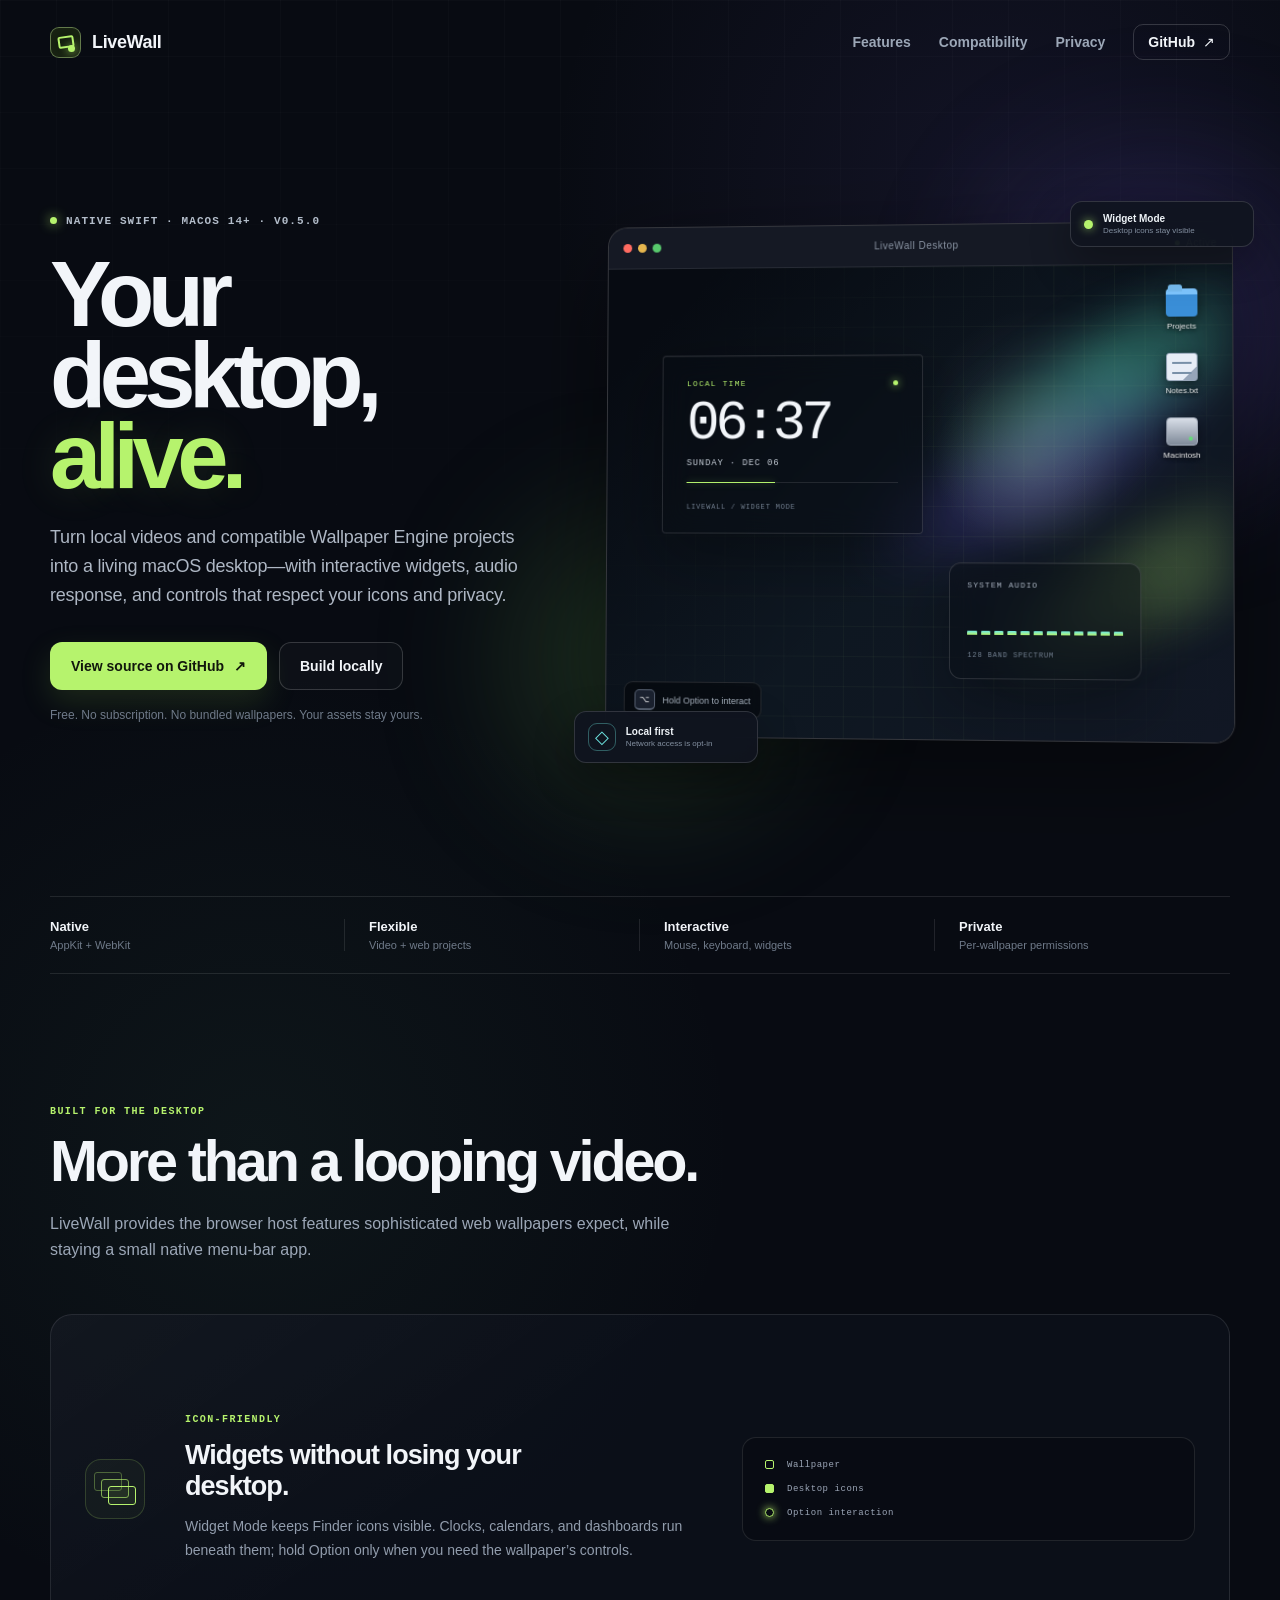
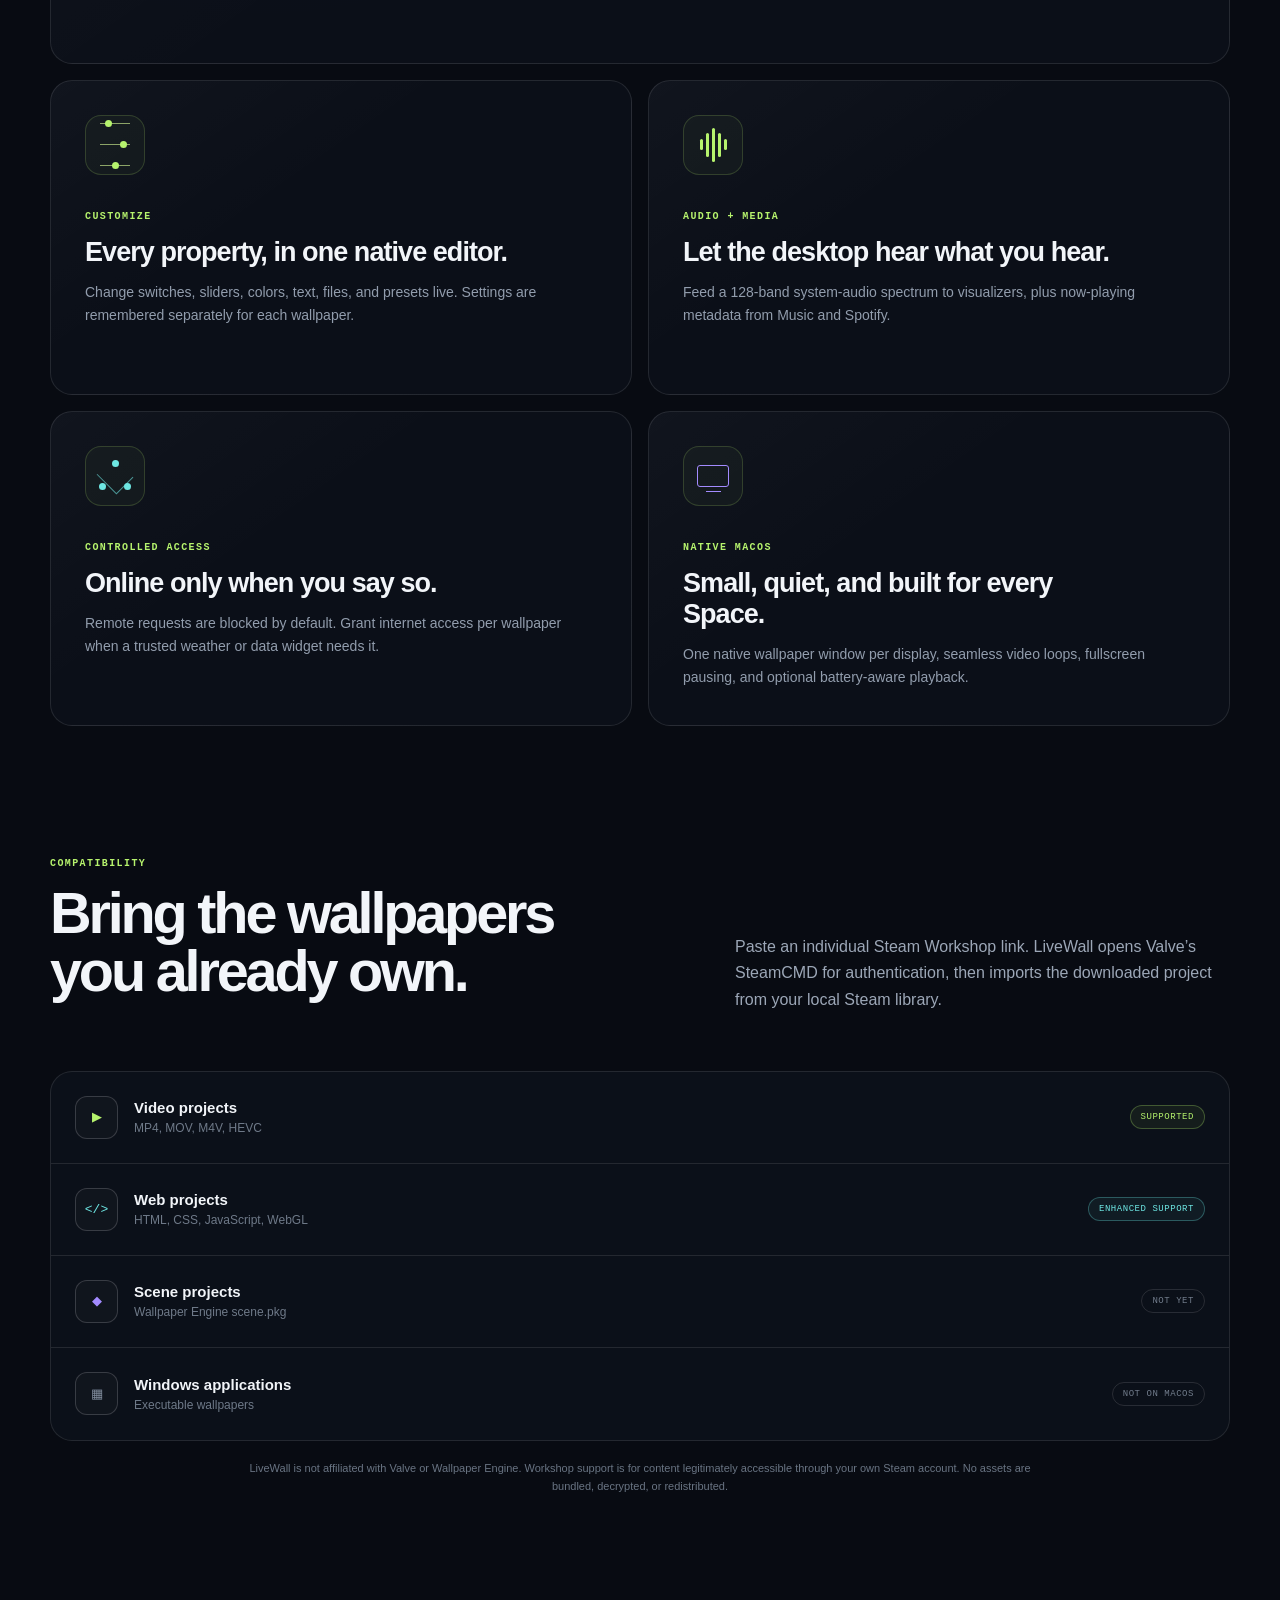
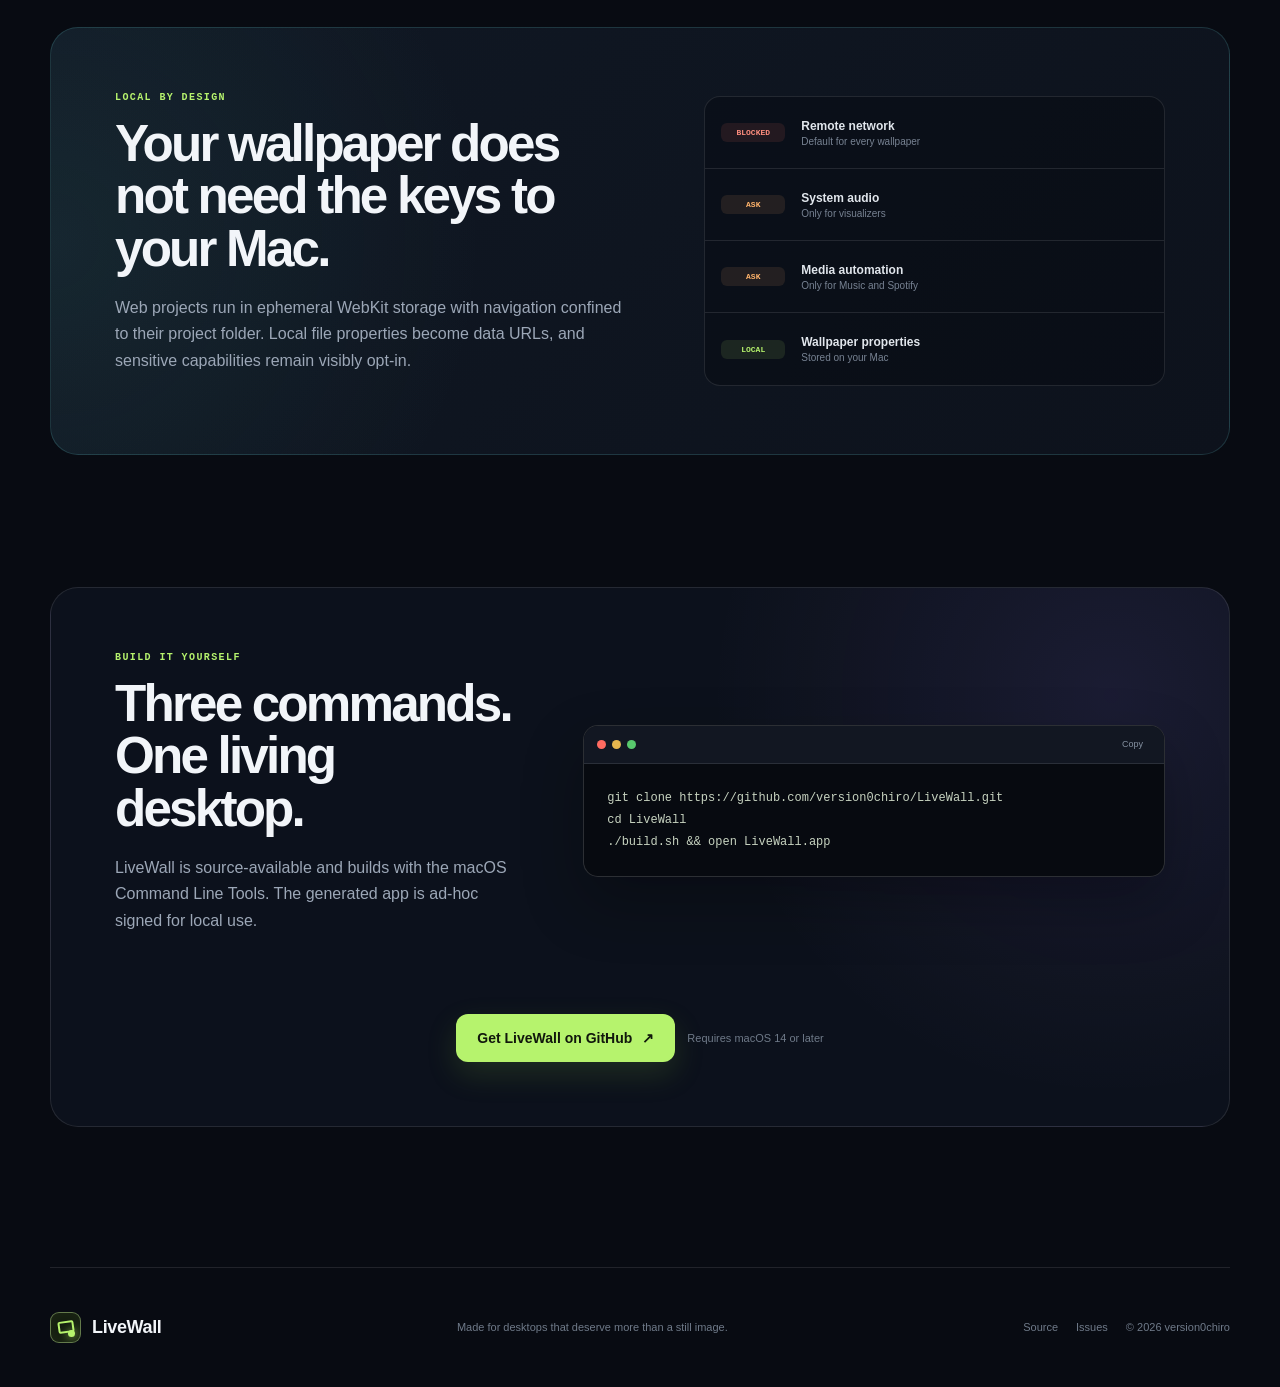
==== docs/index.html @ 6702977b "Add LiveWall marketing site" ====
<!doctype html>
<html lang="en">
  <head>
    <meta charset="utf-8">
    <meta name="viewport" content="width=device-width, initial-scale=1">
    <meta name="theme-color" content="#080b12">
    <meta
      name="description"
      content="LiveWall is a native macOS live wallpaper player for local videos and compatible Wallpaper Engine projects."
    >
    <meta property="og:title" content="LiveWall — Your desktop, alive.">
    <meta
      property="og:description"
      content="Play local videos and compatible Wallpaper Engine projects on macOS—with widgets, interaction, properties, audio visualization, and privacy controls."
    >
    <meta property="og:type" content="website">
    <meta property="og:url" content="https://version0chiro.github.io/LiveWall/">
    <meta
      property="og:image"
      content="https://version0chiro.github.io/LiveWall/social-preview.svg"
    >
    <meta name="twitter:card" content="summary_large_image">
    <title>LiveWall — Native live wallpapers for macOS</title>
    <link rel="canonical" href="https://version0chiro.github.io/LiveWall/">
    <link rel="icon" href="favicon.svg" type="image/svg+xml">
    <link rel="stylesheet" href="styles.css">
    <script src="script.js" defer></script>
  </head>
  <body>
    <a class="skip-link" href="#main">Skip to content</a>

    <header class="site-header">
      <a class="brand" href="#" aria-label="LiveWall home">
        <span class="brand-mark" aria-hidden="true">
          <span></span>
          <span></span>
        </span>
        <span>LiveWall</span>
      </a>

      <nav aria-label="Primary navigation">
        <a href="#features">Features</a>
        <a href="#compatibility">Compatibility</a>
        <a href="#privacy">Privacy</a>
        <a
          class="nav-github"
          href="https://github.com/version0chiro/LiveWall"
        >
          GitHub
          <span aria-hidden="true">↗</span>
        </a>
      </nav>
    </header>

    <main id="main">
      <section class="hero">
        <div class="hero-copy">
          <div class="eyebrow">
            <span class="status-dot" aria-hidden="true"></span>
            Native Swift · macOS 14+ · v0.5.0
          </div>
          <h1>Your desktop,<br><span>alive.</span></h1>
          <p class="hero-lede">
            Turn local videos and compatible Wallpaper Engine projects into a
            living macOS desktop—with interactive widgets, audio response, and
            controls that respect your icons and privacy.
          </p>
          <div class="hero-actions">
            <a
              class="button button-primary"
              href="https://github.com/version0chiro/LiveWall"
            >
              View source on GitHub
              <span aria-hidden="true">↗</span>
            </a>
            <a class="button button-secondary" href="#install">Build locally</a>
          </div>
          <p class="hero-note">
            Free. No subscription. No bundled wallpapers. Your assets stay
            yours.
          </p>
        </div>

        <div class="hero-visual" aria-label="LiveWall desktop demonstration">
          <div class="ambient ambient-one" aria-hidden="true"></div>
          <div class="ambient ambient-two" aria-hidden="true"></div>

          <div class="mac-frame">
            <div class="mac-toolbar" aria-hidden="true">
              <div class="traffic-lights"><i></i><i></i><i></i></div>
              <span>LiveWall Desktop</span>
              <div class="toolbar-status">
                <i></i>
                Active
              </div>
            </div>

            <div class="demo-desktop" tabindex="0">
              <div class="aurora" aria-hidden="true">
                <span></span>
                <span></span>
                <span></span>
              </div>
              <div class="grid" aria-hidden="true"></div>
              <div class="cursor-glow" aria-hidden="true"></div>

              <div class="desktop-icons" aria-hidden="true">
                <div><i class="folder-icon"></i><span>Projects</span></div>
                <div><i class="file-icon"></i><span>Notes.txt</span></div>
                <div><i class="drive-icon"></i><span>Macintosh</span></div>
              </div>

              <article class="clock-widget">
                <div class="widget-kicker">
                  <span>LOCAL TIME</span>
                  <i></i>
                </div>
                <strong id="demo-time">10:09</strong>
                <p id="demo-date">THURSDAY · OCT 22</p>
                <div class="clock-rule"><span></span></div>
                <small>LIVEWALL / WIDGET MODE</small>
              </article>

              <article class="system-widget">
                <span>SYSTEM AUDIO</span>
                <div class="equalizer" aria-hidden="true">
                  <i></i><i></i><i></i><i></i><i></i><i></i><i></i><i></i>
                  <i></i><i></i><i></i><i></i>
                </div>
                <small>128 BAND SPECTRUM</small>
              </article>

              <div class="interaction-callout">
                <kbd>⌥</kbd>
                <span>Hold Option to interact</span>
              </div>
            </div>
          </div>

          <div class="floating-card mode-card" aria-hidden="true">
            <i></i>
            <span><strong>Widget Mode</strong>Desktop icons stay visible</span>
          </div>
          <div class="floating-card privacy-card" aria-hidden="true">
            <span class="shield">◇</span>
            <span><strong>Local first</strong>Network access is opt-in</span>
          </div>
        </div>
      </section>

      <section class="signal-strip" aria-label="LiveWall highlights">
        <div><strong>Native</strong><span>AppKit + WebKit</span></div>
        <div><strong>Flexible</strong><span>Video + web projects</span></div>
        <div><strong>Interactive</strong><span>Mouse, keyboard, widgets</span></div>
        <div><strong>Private</strong><span>Per-wallpaper permissions</span></div>
      </section>

      <section class="section features" id="features">
        <div class="section-heading">
          <p class="section-label">BUILT FOR THE DESKTOP</p>
          <h2>More than a looping video.</h2>
          <p>
            LiveWall provides the browser host features sophisticated web
            wallpapers expect, while staying a small native menu-bar app.
          </p>
        </div>

        <div class="feature-grid">
          <article class="feature-card feature-wide">
            <div class="feature-icon icon-layers" aria-hidden="true">
              <span></span><span></span><span></span>
            </div>
            <div>
              <p class="card-label">ICON-FRIENDLY</p>
              <h3>Widgets without losing your desktop.</h3>
              <p>
                Widget Mode keeps Finder icons visible. Clocks, calendars, and
                dashboards run beneath them; hold Option only when you need the
                wallpaper’s controls.
              </p>
            </div>
            <div class="mini-mode-demo" aria-hidden="true">
              <div><i></i><span>Wallpaper</span></div>
              <div><i></i><span>Desktop icons</span></div>
              <div><i></i><span>Option interaction</span></div>
            </div>
          </article>

          <article class="feature-card">
            <div class="feature-icon icon-sliders" aria-hidden="true">
              <span></span><span></span><span></span>
            </div>
            <p class="card-label">CUSTOMIZE</p>
            <h3>Every property, in one native editor.</h3>
            <p>
              Change switches, sliders, colors, text, files, and presets live.
              Settings are remembered separately for each wallpaper.
            </p>
          </article>

          <article class="feature-card">
            <div class="feature-icon icon-wave" aria-hidden="true">
              <i></i><i></i><i></i><i></i><i></i>
            </div>
            <p class="card-label">AUDIO + MEDIA</p>
            <h3>Let the desktop hear what you hear.</h3>
            <p>
              Feed a 128-band system-audio spectrum to visualizers, plus
              now-playing metadata from Music and Spotify.
            </p>
          </article>

          <article class="feature-card">
            <div class="feature-icon icon-network" aria-hidden="true">
              <i></i><i></i><i></i><span></span>
            </div>
            <p class="card-label">CONTROLLED ACCESS</p>
            <h3>Online only when you say so.</h3>
            <p>
              Remote requests are blocked by default. Grant internet access per
              wallpaper when a trusted weather or data widget needs it.
            </p>
          </article>

          <article class="feature-card">
            <div class="feature-icon icon-display" aria-hidden="true">
              <span></span><i></i>
            </div>
            <p class="card-label">NATIVE MACOS</p>
            <h3>Small, quiet, and built for every Space.</h3>
            <p>
              One native wallpaper window per display, seamless video loops,
              fullscreen pausing, and optional battery-aware playback.
            </p>
          </article>
        </div>
      </section>

      <section class="section compatibility" id="compatibility">
        <div class="section-heading split-heading">
          <div>
            <p class="section-label">COMPATIBILITY</p>
            <h2>Bring the wallpapers you already own.</h2>
          </div>
          <p>
            Paste an individual Steam Workshop link. LiveWall opens Valve’s
            SteamCMD for authentication, then imports the downloaded project
            from your local Steam library.
          </p>
        </div>

        <div class="compatibility-panel">
          <div class="compat-row">
            <div class="compat-name">
              <span class="compat-icon video-symbol">▶</span>
              <span><strong>Video projects</strong>MP4, MOV, M4V, HEVC</span>
            </div>
            <span class="pill supported">Supported</span>
          </div>
          <div class="compat-row">
            <div class="compat-name">
              <span class="compat-icon web-symbol">&lt;/&gt;</span>
              <span><strong>Web projects</strong>HTML, CSS, JavaScript, WebGL</span>
            </div>
            <span class="pill enhanced">Enhanced support</span>
          </div>
          <div class="compat-row">
            <div class="compat-name">
              <span class="compat-icon scene-symbol">◆</span>
              <span><strong>Scene projects</strong>Wallpaper Engine scene.pkg</span>
            </div>
            <span class="pill unavailable">Not yet</span>
          </div>
          <div class="compat-row">
            <div class="compat-name">
              <span class="compat-icon app-symbol">▦</span>
              <span><strong>Windows applications</strong>Executable wallpapers</span>
            </div>
            <span class="pill unavailable">Not on macOS</span>
          </div>
        </div>

        <p class="legal-note">
          LiveWall is not affiliated with Valve or Wallpaper Engine. Workshop
          support is for content legitimately accessible through your own Steam
          account. No assets are bundled, decrypted, or redistributed.
        </p>
      </section>

      <section class="section privacy-section" id="privacy">
        <div class="privacy-panel">
          <div class="privacy-copy">
            <p class="section-label">LOCAL BY DESIGN</p>
            <h2>Your wallpaper does not need the keys to your Mac.</h2>
            <p>
              Web projects run in ephemeral WebKit storage with navigation
              confined to their project folder. Local file properties become
              data URLs, and sensitive capabilities remain visibly opt-in.
            </p>
          </div>
          <div class="permission-list">
            <div>
              <span class="permission-state blocked">Blocked</span>
              <p><strong>Remote network</strong>Default for every wallpaper</p>
            </div>
            <div>
              <span class="permission-state ask">Ask</span>
              <p><strong>System audio</strong>Only for visualizers</p>
            </div>
            <div>
              <span class="permission-state ask">Ask</span>
              <p><strong>Media automation</strong>Only for Music and Spotify</p>
            </div>
            <div>
              <span class="permission-state local">Local</span>
              <p><strong>Wallpaper properties</strong>Stored on your Mac</p>
            </div>
          </div>
        </div>
      </section>

      <section class="section install" id="install">
        <div class="install-card">
          <div>
            <p class="section-label">BUILD IT YOURSELF</p>
            <h2>Three commands. One living desktop.</h2>
            <p>
              LiveWall is source-available and builds with the macOS Command
              Line Tools. The generated app is ad-hoc signed for local use.
            </p>
          </div>
          <div class="terminal">
            <div class="terminal-bar">
              <span><i></i><i></i><i></i></span>
              <button id="copy-command" type="button">Copy</button>
            </div>
            <pre><code id="build-command">git clone https://github.com/version0chiro/LiveWall.git
cd LiveWall
./build.sh &amp;&amp; open LiveWall.app</code></pre>
          </div>
          <div class="install-actions">
            <a
              class="button button-primary"
              href="https://github.com/version0chiro/LiveWall"
            >
              Get LiveWall on GitHub
              <span aria-hidden="true">↗</span>
            </a>
            <span>Requires macOS 14 or later</span>
          </div>
        </div>
      </section>
    </main>

    <footer>
      <a class="brand footer-brand" href="#">
        <span class="brand-mark" aria-hidden="true">
          <span></span>
          <span></span>
        </span>
        <span>LiveWall</span>
      </a>
      <p>Made for desktops that deserve more than a still image.</p>
      <div>
        <a href="https://github.com/version0chiro/LiveWall">Source</a>
        <a href="https://github.com/version0chiro/LiveWall/issues">Issues</a>
        <span>© <span id="year">2026</span> version0chiro</span>
      </div>
    </footer>
  </body>
</html>
---- docs/styles.css ----
:root {
  color-scheme: dark;
  --bg: #080b12;
  --bg-soft: #0d111b;
  --panel: rgba(18, 24, 37, 0.78);
  --panel-solid: #121825;
  --line: rgba(255, 255, 255, 0.1);
  --line-strong: rgba(255, 255, 255, 0.17);
  --text: #f2f5f9;
  --muted: #9ca7b7;
  --dim: #6f7a89;
  --lime: #b6f36d;
  --lime-bright: #d3ff9f;
  --cyan: #6ee7e3;
  --purple: #a38bff;
  --orange: #ffb36b;
  --radius: 22px;
  --shadow: 0 32px 100px rgba(0, 0, 0, 0.46);
}

* {
  box-sizing: border-box;
}

html {
  max-width: 100%;
  overflow-x: hidden;
  scroll-behavior: smooth;
  scroll-padding-top: 92px;
}

body {
  max-width: 100%;
  margin: 0;
  overflow-x: hidden;
  background:
    radial-gradient(circle at 78% 4%, rgba(91, 76, 170, 0.13), transparent 28rem),
    radial-gradient(circle at 20% 25%, rgba(82, 151, 116, 0.08), transparent 30rem),
    var(--bg);
  color: var(--text);
  font-family:
    Inter, ui-sans-serif, -apple-system, BlinkMacSystemFont, "SF Pro Display",
    "Segoe UI", sans-serif;
  -webkit-font-smoothing: antialiased;
}

body::before {
  position: fixed;
  z-index: -1;
  inset: 0;
  background-image:
    linear-gradient(rgba(255, 255, 255, 0.018) 1px, transparent 1px),
    linear-gradient(90deg, rgba(255, 255, 255, 0.018) 1px, transparent 1px);
  background-size: 56px 56px;
  mask-image: linear-gradient(to bottom, black, transparent 75%);
  content: "";
  pointer-events: none;
}

a {
  color: inherit;
  text-decoration: none;
}

button,
a {
  -webkit-tap-highlight-color: transparent;
}

.skip-link {
  position: fixed;
  z-index: 100;
  top: 10px;
  left: 10px;
  padding: 10px 14px;
  border-radius: 8px;
  background: var(--lime);
  color: #10150a;
  transform: translateY(-150%);
}

.skip-link:focus {
  transform: none;
}

.site-header {
  position: relative;
  z-index: 20;
  display: flex;
  width: min(1180px, calc(100% - 48px));
  height: 84px;
  margin: 0 auto;
  align-items: center;
  justify-content: space-between;
}

.brand {
  display: inline-flex;
  align-items: center;
  gap: 11px;
  font-size: 18px;
  font-weight: 750;
  letter-spacing: -0.02em;
}

.brand-mark {
  position: relative;
  display: grid;
  width: 31px;
  height: 31px;
  place-items: center;
  overflow: hidden;
  border: 1px solid rgba(211, 255, 159, 0.42);
  border-radius: 9px;
  background: #11190e;
  box-shadow: inset 0 0 18px rgba(182, 243, 109, 0.08);
}

.brand-mark span:first-child {
  width: 16px;
  height: 12px;
  border: 2px solid var(--lime);
  border-radius: 2px;
  transform: rotate(-8deg);
}

.brand-mark span:last-child {
  position: absolute;
  right: 5px;
  bottom: 5px;
  width: 7px;
  height: 7px;
  border-radius: 50%;
  background: var(--lime);
  box-shadow: 0 0 10px var(--lime);
}

nav {
  display: flex;
  align-items: center;
  gap: 28px;
  color: var(--muted);
  font-size: 14px;
  font-weight: 550;
}

nav a {
  transition: color 180ms ease;
}

nav a:hover,
nav a:focus-visible {
  color: var(--text);
}

.nav-github {
  display: flex;
  padding: 9px 14px;
  border: 1px solid var(--line-strong);
  border-radius: 10px;
  align-items: center;
  gap: 8px;
  color: var(--text);
}

.hero {
  position: relative;
  display: grid;
  width: min(1180px, calc(100% - 48px));
  min-height: 690px;
  margin: 52px auto 70px;
  grid-template-columns: 0.88fr 1.12fr;
  align-items: center;
  gap: 58px;
}

.hero-copy {
  position: relative;
  z-index: 2;
  padding-bottom: 30px;
}

.eyebrow {
  display: inline-flex;
  margin-bottom: 27px;
  align-items: center;
  gap: 9px;
  color: #b3bdca;
  font-family: ui-monospace, "SFMono-Regular", Menlo, monospace;
  font-size: 11px;
  font-weight: 650;
  letter-spacing: 0.1em;
  text-transform: uppercase;
}

.status-dot {
  width: 7px;
  height: 7px;
  border-radius: 50%;
  background: var(--lime);
  box-shadow: 0 0 12px rgba(182, 243, 109, 0.9);
}

h1,
h2,
h3,
p {
  margin-top: 0;
}

h1 {
  margin-bottom: 26px;
  font-size: clamp(58px, 7.2vw, 98px);
  font-weight: 730;
  letter-spacing: -0.072em;
  line-height: 0.88;
}

h1 span {
  color: var(--lime);
  text-shadow: 0 0 40px rgba(182, 243, 109, 0.13);
}

.hero-lede {
  max-width: 520px;
  margin-bottom: 31px;
  color: #aeb7c4;
  font-size: 18px;
  letter-spacing: -0.012em;
  line-height: 1.62;
}

.hero-actions,
.install-actions {
  display: flex;
  align-items: center;
  gap: 12px;
  flex-wrap: wrap;
}

.button {
  display: inline-flex;
  min-height: 48px;
  padding: 0 20px;
  border: 1px solid transparent;
  border-radius: 12px;
  align-items: center;
  justify-content: center;
  gap: 10px;
  font-size: 14px;
  font-weight: 700;
  transition:
    transform 180ms ease,
    background 180ms ease,
    border-color 180ms ease;
}

.button:hover {
  transform: translateY(-2px);
}

.button:focus-visible,
button:focus-visible,
a:focus-visible {
  outline: 2px solid var(--lime);
  outline-offset: 3px;
}

.button-primary {
  background: var(--lime);
  color: #11170c;
  box-shadow: 0 12px 30px rgba(127, 183, 66, 0.17);
}

.button-primary:hover {
  background: var(--lime-bright);
}

.button-secondary {
  border-color: var(--line-strong);
  background: rgba(255, 255, 255, 0.025);
  color: var(--text);
}

.button-secondary:hover {
  border-color: rgba(255, 255, 255, 0.28);
  background: rgba(255, 255, 255, 0.05);
}

.hero-note {
  margin: 18px 0 0;
  color: var(--dim);
  font-size: 12px;
}

.hero-visual {
  position: relative;
  z-index: 1;
  min-width: 0;
  perspective: 1000px;
}

.ambient {
  position: absolute;
  border-radius: 50%;
  filter: blur(80px);
  opacity: 0.28;
  pointer-events: none;
}

.ambient-one {
  top: -50px;
  right: -80px;
  width: 300px;
  height: 300px;
  background: #6652cb;
}

.ambient-two {
  bottom: -50px;
  left: -80px;
  width: 260px;
  height: 260px;
  background: #62a74d;
}

.mac-frame {
  position: relative;
  z-index: 2;
  overflow: hidden;
  border: 1px solid rgba(255, 255, 255, 0.18);
  border-radius: 20px;
  background: #080b12;
  box-shadow:
    var(--shadow),
    inset 0 1px rgba(255, 255, 255, 0.08);
  transform: rotateY(-2.5deg) rotateX(1deg);
}

.mac-toolbar {
  display: grid;
  height: 42px;
  padding: 0 15px;
  border-bottom: 1px solid rgba(255, 255, 255, 0.08);
  background: rgba(22, 27, 39, 0.92);
  grid-template-columns: 1fr auto 1fr;
  align-items: center;
  color: #8993a2;
  font-size: 10px;
  letter-spacing: 0.05em;
}

.traffic-lights {
  display: flex;
  gap: 6px;
}

.traffic-lights i,
.terminal-bar i {
  width: 9px;
  height: 9px;
  border-radius: 50%;
  background: #38404d;
}

.traffic-lights i:first-child,
.terminal-bar i:first-child {
  background: #ff6b61;
}

.traffic-lights i:nth-child(2),
.terminal-bar i:nth-child(2) {
  background: #e6b64e;
}

.traffic-lights i:last-child,
.terminal-bar i:last-child {
  background: #58c96d;
}

.toolbar-status {
  display: flex;
  justify-self: end;
  align-items: center;
  gap: 6px;
  color: #8ba976;
}

.toolbar-status i {
  width: 5px;
  height: 5px;
  border-radius: 50%;
  background: var(--lime);
}

.demo-desktop {
  --pointer-x: 68%;
  --pointer-y: 42%;
  position: relative;
  height: 472px;
  overflow: hidden;
  background:
    radial-gradient(circle at 70% 34%, rgba(86, 105, 121, 0.25), transparent 22%),
    linear-gradient(135deg, #070b12 10%, #0e1721 54%, #111724 100%);
  outline: none;
}

.grid {
  position: absolute;
  inset: 0;
  background-image:
    linear-gradient(rgba(211, 255, 159, 0.045) 1px, transparent 1px),
    linear-gradient(90deg, rgba(211, 255, 159, 0.045) 1px, transparent 1px);
  background-size: 30px 30px;
  mask-image: linear-gradient(115deg, transparent 10%, black 60%, transparent);
}

.aurora {
  position: absolute;
  inset: 0;
  overflow: hidden;
  filter: blur(24px);
  opacity: 0.74;
}

.aurora span {
  position: absolute;
  width: 420px;
  height: 90px;
  border-radius: 50%;
  mix-blend-mode: screen;
  transform: rotate(-28deg);
  animation: aurora-drift 9s ease-in-out infinite alternate;
}

.aurora span:first-child {
  top: 65px;
  right: -100px;
  background: linear-gradient(90deg, transparent, rgba(82, 224, 189, 0.55), transparent);
}

.aurora span:nth-child(2) {
  top: 160px;
  right: -20px;
  background: linear-gradient(90deg, transparent, rgba(104, 81, 224, 0.5), transparent);
  animation-delay: -3s;
}

.aurora span:last-child {
  top: 260px;
  right: -150px;
  background: linear-gradient(90deg, transparent, rgba(182, 243, 109, 0.34), transparent);
  animation-delay: -6s;
}

@keyframes aurora-drift {
  to {
    transform: translate(-50px, 35px) rotate(-20deg) scaleX(1.1);
  }
}

.cursor-glow {
  position: absolute;
  top: var(--pointer-y);
  left: var(--pointer-x);
  width: 200px;
  height: 200px;
  border-radius: 50%;
  background: radial-gradient(circle, rgba(182, 243, 109, 0.13), transparent 67%);
  transform: translate(-50%, -50%);
  transition:
    top 90ms linear,
    left 90ms linear;
  pointer-events: none;
}

.desktop-icons {
  position: absolute;
  z-index: 5;
  top: 24px;
  right: 18px;
  display: flex;
  flex-direction: column;
  gap: 22px;
  transition:
    opacity 180ms ease,
    transform 180ms ease;
}

.desktop-icons > div {
  display: flex;
  width: 64px;
  flex-direction: column;
  align-items: center;
  gap: 5px;
  color: white;
  font-size: 8px;
  text-align: center;
  text-shadow: 0 1px 4px black;
}

.desktop-icons i {
  position: relative;
  display: block;
  width: 31px;
  height: 28px;
  filter: drop-shadow(0 4px 6px rgba(0, 0, 0, 0.45));
}

.folder-icon {
  border-radius: 4px;
  background: linear-gradient(#7fc6ff 20%, #3a8ed7 21%);
}

.folder-icon::before {
  position: absolute;
  top: -4px;
  left: 2px;
  width: 14px;
  height: 7px;
  border-radius: 3px 3px 0 0;
  background: #77bdf2;
  content: "";
}

.file-icon {
  border: 1px solid #98a7ba;
  border-radius: 3px;
  background: linear-gradient(135deg, #e7edf6 75%, #96a5b9 76%);
}

.file-icon::after {
  position: absolute;
  right: 5px;
  bottom: 6px;
  left: 5px;
  height: 8px;
  border-top: 2px solid #7890a8;
  border-bottom: 2px solid #7890a8;
  content: "";
}

.drive-icon {
  border: 1px solid #a3acba;
  border-radius: 4px;
  background: linear-gradient(#d8dee7, #7f8a99);
}

.drive-icon::after {
  position: absolute;
  right: 4px;
  bottom: 4px;
  width: 4px;
  height: 4px;
  border-radius: 50%;
  background: #65dc78;
  content: "";
}

.clock-widget,
.system-widget {
  position: absolute;
  z-index: 3;
  border: 1px solid rgba(255, 255, 255, 0.13);
  background: rgba(8, 12, 19, 0.44);
  box-shadow:
    0 22px 60px rgba(0, 0, 0, 0.28),
    inset 0 1px rgba(255, 255, 255, 0.04);
  backdrop-filter: blur(14px);
}

.clock-widget {
  top: 88px;
  left: 56px;
  width: 264px;
  padding: 23px 24px 20px;
  border-radius: 4px;
}

.widget-kicker {
  display: flex;
  margin-bottom: 8px;
  align-items: center;
  justify-content: space-between;
  color: var(--lime);
  font-family: ui-monospace, "SFMono-Regular", Menlo, monospace;
  font-size: 8px;
  letter-spacing: 0.16em;
}

.widget-kicker i {
  width: 5px;
  height: 5px;
  border-radius: 50%;
  background: var(--lime);
  box-shadow: 0 0 8px var(--lime);
}

.clock-widget strong {
  display: block;
  font-family: ui-monospace, "SFMono-Regular", Menlo, monospace;
  font-size: 56px;
  font-weight: 300;
  letter-spacing: -0.08em;
  line-height: 1;
}

.clock-widget p {
  margin: 7px 0 14px;
  color: #c5ccd6;
  font-family: ui-monospace, "SFMono-Regular", Menlo, monospace;
  font-size: 9px;
  letter-spacing: 0.1em;
}

.clock-rule {
  height: 1px;
  margin-bottom: 12px;
  background: rgba(255, 255, 255, 0.1);
}

.clock-rule span {
  display: block;
  width: 42%;
  height: 1px;
  background: var(--lime);
  box-shadow: 0 0 7px rgba(182, 243, 109, 0.45);
}

.clock-widget small,
.system-widget small {
  color: #738091;
  font-family: ui-monospace, "SFMono-Regular", Menlo, monospace;
  font-size: 7px;
  letter-spacing: 0.12em;
}

.system-widget {
  right: 90px;
  bottom: 60px;
  width: 190px;
  padding: 17px;
  border-radius: 12px;
}

.system-widget > span {
  display: block;
  margin-bottom: 11px;
  color: #aab4c2;
  font-family: ui-monospace, "SFMono-Regular", Menlo, monospace;
  font-size: 8px;
  letter-spacing: 0.13em;
}

.equalizer {
  display: flex;
  height: 34px;
  margin-bottom: 8px;
  align-items: end;
  gap: 4px;
}

.equalizer i {
  width: 100%;
  min-height: 4px;
  border-radius: 1px 1px 0 0;
  background: linear-gradient(to top, var(--lime), var(--cyan));
  animation: equalize 1.3s ease-in-out infinite alternate;
}

.equalizer i:nth-child(3n) {
  animation-delay: -0.8s;
}

.equalizer i:nth-child(3n + 1) {
  animation-delay: -0.3s;
}

@keyframes equalize {
  from { height: 18%; }
  to { height: 96%; }
}

.interaction-callout {
  position: absolute;
  z-index: 7;
  bottom: 18px;
  left: 18px;
  display: flex;
  padding: 7px 10px;
  border: 1px solid rgba(255, 255, 255, 0.12);
  border-radius: 9px;
  align-items: center;
  gap: 8px;
  background: rgba(5, 8, 13, 0.68);
  color: #aab4c1;
  font-size: 9px;
  backdrop-filter: blur(12px);
}

kbd {
  display: grid;
  width: 21px;
  height: 21px;
  border: 1px solid #586273;
  border-bottom-width: 2px;
  border-radius: 5px;
  place-items: center;
  background: #1b2230;
  color: white;
  font-family: inherit;
}

.demo-desktop.option-active .desktop-icons {
  opacity: 0.18;
  transform: translateX(4px);
}

.demo-desktop.option-active .interaction-callout {
  border-color: rgba(182, 243, 109, 0.42);
  color: var(--lime-bright);
}

.floating-card {
  position: absolute;
  z-index: 4;
  display: flex;
  min-width: 184px;
  padding: 11px 13px;
  border: 1px solid rgba(255, 255, 255, 0.14);
  border-radius: 12px;
  align-items: center;
  gap: 10px;
  background: rgba(16, 21, 32, 0.9);
  box-shadow: 0 16px 40px rgba(0, 0, 0, 0.32);
  backdrop-filter: blur(16px);
}

.floating-card strong {
  display: block;
  margin-bottom: 2px;
  color: #eef3f7;
  font-size: 10px;
}

.floating-card span {
  color: #8490a1;
  font-size: 8px;
}

.mode-card {
  top: -22px;
  right: -24px;
}

.mode-card > i {
  width: 9px;
  height: 9px;
  border-radius: 50%;
  background: var(--lime);
  box-shadow: 0 0 10px rgba(182, 243, 109, 0.7);
}

.privacy-card {
  bottom: -24px;
  left: -28px;
}

.shield {
  display: grid;
  width: 28px;
  height: 28px;
  border: 1px solid rgba(110, 231, 227, 0.35);
  border-radius: 9px;
  place-items: center;
  color: var(--cyan) !important;
  font-size: 18px !important;
}

.signal-strip {
  display: grid;
  width: min(1180px, calc(100% - 48px));
  margin: 0 auto;
  padding: 22px 0;
  border-top: 1px solid var(--line);
  border-bottom: 1px solid var(--line);
  grid-template-columns: repeat(4, 1fr);
}

.signal-strip > div {
  display: flex;
  min-width: 0;
  padding: 0 24px;
  border-right: 1px solid var(--line);
  flex-direction: column;
  gap: 5px;
}

.signal-strip > div:first-child {
  padding-left: 0;
}

.signal-strip > div:last-child {
  border-right: 0;
}

.signal-strip strong {
  font-size: 13px;
}

.signal-strip span {
  overflow: hidden;
  color: var(--dim);
  font-size: 11px;
  text-overflow: ellipsis;
  white-space: nowrap;
}

.section {
  width: min(1180px, calc(100% - 48px));
  margin: 0 auto;
  padding: 132px 0 0;
}

.section-heading {
  max-width: 670px;
  margin-bottom: 50px;
}

.section-label,
.card-label {
  margin-bottom: 15px;
  color: var(--lime);
  font-family: ui-monospace, "SFMono-Regular", Menlo, monospace;
  font-size: 10px;
  font-weight: 700;
  letter-spacing: 0.14em;
}

.section-heading h2,
.privacy-copy h2,
.install-card h2 {
  margin-bottom: 20px;
  font-size: clamp(38px, 4.5vw, 62px);
  font-weight: 700;
  letter-spacing: -0.055em;
  line-height: 1.02;
}

.section-heading > p:last-child,
.split-heading > p,
.privacy-copy > p:last-child,
.install-card > div:first-child > p:last-child {
  color: var(--muted);
  font-size: 16px;
  line-height: 1.65;
}

.feature-grid {
  display: grid;
  grid-template-columns: repeat(2, 1fr);
  gap: 16px;
}

.feature-card {
  position: relative;
  min-height: 315px;
  overflow: hidden;
  padding: 34px;
  border: 1px solid var(--line);
  border-radius: var(--radius);
  background:
    linear-gradient(145deg, rgba(255, 255, 255, 0.025), transparent 40%),
    rgba(14, 19, 29, 0.68);
  transition:
    border-color 220ms ease,
    transform 220ms ease;
}

.feature-card:hover {
  border-color: rgba(255, 255, 255, 0.18);
  transform: translateY(-3px);
}

.feature-wide {
  display: grid;
  min-height: 350px;
  grid-column: 1 / -1;
  grid-template-columns: 76px 1fr 0.85fr;
  align-items: center;
  gap: 24px;
}

.feature-card h3 {
  max-width: 440px;
  margin-bottom: 13px;
  font-size: 27px;
  font-weight: 650;
  letter-spacing: -0.035em;
}

.feature-card > p:last-child,
.feature-card > div > p:last-child {
  max-width: 520px;
  margin-bottom: 0;
  color: #929dad;
  font-size: 14px;
  line-height: 1.7;
}

.feature-icon {
  position: relative;
  display: grid;
  width: 60px;
  height: 60px;
  margin-bottom: 36px;
  border: 1px solid rgba(182, 243, 109, 0.18);
  border-radius: 16px;
  place-items: center;
  background: rgba(182, 243, 109, 0.035);
}

.feature-wide .feature-icon {
  margin: 0;
}

.icon-layers span {
  position: absolute;
  width: 28px;
  height: 19px;
  border: 1px solid var(--lime);
  border-radius: 3px;
  background: rgba(182, 243, 109, 0.06);
}

.icon-layers span:first-child { transform: translate(-7px, -7px); opacity: 0.35; }
.icon-layers span:nth-child(2) { transform: translate(0); opacity: 0.65; }
.icon-layers span:last-child { transform: translate(7px, 7px); }

.icon-sliders {
  gap: 5px;
}

.icon-sliders span {
  position: relative;
  width: 30px;
  height: 1px;
  background: #8ca467;
}

.icon-sliders span::after {
  position: absolute;
  top: -3px;
  width: 7px;
  height: 7px;
  border-radius: 50%;
  background: var(--lime);
  content: "";
}

.icon-sliders span:first-child::after { left: 5px; }
.icon-sliders span:nth-child(2)::after { right: 3px; }
.icon-sliders span:last-child::after { left: 12px; }

.icon-wave {
  display: flex;
  align-items: center;
  justify-content: center;
  gap: 3px;
}

.icon-wave i {
  width: 3px;
  border-radius: 2px;
  background: var(--lime);
}

.icon-wave i:first-child,
.icon-wave i:last-child { height: 11px; }
.icon-wave i:nth-child(2),
.icon-wave i:nth-child(4) { height: 24px; }
.icon-wave i:nth-child(3) { height: 34px; }

.icon-network i {
  position: absolute;
  width: 7px;
  height: 7px;
  border-radius: 50%;
  background: var(--cyan);
}

.icon-network i:first-child { top: 13px; left: 26px; }
.icon-network i:nth-child(2) { right: 13px; bottom: 15px; }
.icon-network i:nth-child(3) { bottom: 15px; left: 13px; }
.icon-network span {
  width: 28px;
  height: 24px;
  border-right: 1px solid rgba(110, 231, 227, 0.6);
  border-bottom: 1px solid rgba(110, 231, 227, 0.6);
  transform: rotate(45deg);
}

.icon-display span {
  width: 32px;
  height: 22px;
  border: 1px solid var(--purple);
  border-radius: 3px;
}

.icon-display i {
  position: absolute;
  bottom: 13px;
  width: 15px;
  height: 1px;
  background: var(--purple);
}

.mini-mode-demo {
  display: flex;
  padding: 22px;
  border: 1px solid var(--line);
  border-radius: 14px;
  flex-direction: column;
  gap: 14px;
  background: rgba(5, 8, 13, 0.42);
}

.mini-mode-demo div {
  display: grid;
  grid-template-columns: 12px 1fr;
  align-items: center;
  gap: 10px;
  color: #9ca7b7;
  font-family: ui-monospace, "SFMono-Regular", Menlo, monospace;
  font-size: 9px;
  letter-spacing: 0.06em;
}

.mini-mode-demo i {
  display: block;
  width: 9px;
  height: 9px;
  border: 1px solid var(--lime);
  border-radius: 2px;
}

.mini-mode-demo div:nth-child(2) i {
  background: var(--lime);
}

.mini-mode-demo div:last-child i {
  border-radius: 50%;
  box-shadow: 0 0 8px var(--lime);
}

.split-heading {
  display: grid;
  max-width: none;
  grid-template-columns: 1.1fr 0.9fr;
  align-items: end;
  gap: 80px;
}

.split-heading > p {
  margin-bottom: 8px;
}

.compatibility-panel {
  overflow: hidden;
  border: 1px solid var(--line);
  border-radius: var(--radius);
  background: rgba(13, 18, 28, 0.72);
}

.compat-row {
  display: flex;
  min-height: 92px;
  padding: 18px 24px;
  border-bottom: 1px solid var(--line);
  align-items: center;
  justify-content: space-between;
  gap: 20px;
}

.compat-row:last-child {
  border-bottom: 0;
}

.compat-name {
  display: flex;
  align-items: center;
  gap: 16px;
}

.compat-name > span:last-child {
  display: flex;
  flex-direction: column;
  gap: 5px;
  color: var(--dim);
  font-size: 12px;
}

.compat-name strong {
  color: var(--text);
  font-size: 15px;
}

.compat-icon {
  display: grid;
  width: 43px;
  height: 43px;
  border: 1px solid var(--line-strong);
  border-radius: 12px;
  place-items: center;
  background: rgba(255, 255, 255, 0.025);
  color: var(--lime);
  font-family: ui-monospace, "SFMono-Regular", Menlo, monospace;
  font-size: 13px;
}

.web-symbol { color: var(--cyan); }
.scene-symbol { color: var(--purple); }
.app-symbol { color: #8490a0; }

.pill {
  flex: 0 0 auto;
  padding: 6px 10px;
  border: 1px solid;
  border-radius: 999px;
  font-family: ui-monospace, "SFMono-Regular", Menlo, monospace;
  font-size: 9px;
  letter-spacing: 0.06em;
  text-transform: uppercase;
}

.supported {
  border-color: rgba(182, 243, 109, 0.28);
  background: rgba(182, 243, 109, 0.06);
  color: var(--lime);
}

.enhanced {
  border-color: rgba(110, 231, 227, 0.3);
  background: rgba(110, 231, 227, 0.06);
  color: var(--cyan);
}

.unavailable {
  border-color: rgba(255, 255, 255, 0.12);
  color: #727d8c;
}

.legal-note {
  max-width: 800px;
  margin: 18px auto 0;
  color: #697483;
  font-size: 11px;
  line-height: 1.65;
  text-align: center;
}

.privacy-panel {
  position: relative;
  display: grid;
  overflow: hidden;
  padding: 64px;
  border: 1px solid rgba(110, 231, 227, 0.16);
  border-radius: 28px;
  background:
    radial-gradient(circle at 0 50%, rgba(72, 154, 144, 0.12), transparent 36%),
    linear-gradient(135deg, #101824, #0d121c);
  grid-template-columns: 1.05fr 0.95fr;
  align-items: center;
  gap: 80px;
}

.privacy-copy h2 {
  font-size: clamp(36px, 4vw, 54px);
}

.permission-list {
  overflow: hidden;
  border: 1px solid var(--line);
  border-radius: 16px;
  background: rgba(3, 7, 12, 0.34);
}

.permission-list > div {
  display: grid;
  min-height: 72px;
  padding: 14px 16px;
  border-bottom: 1px solid var(--line);
  grid-template-columns: 64px 1fr;
  align-items: center;
  gap: 16px;
}

.permission-list > div:last-child {
  border-bottom: 0;
}

.permission-list p {
  display: flex;
  margin: 0;
  flex-direction: column;
  gap: 3px;
  color: #778292;
  font-size: 10px;
}

.permission-list strong {
  color: #e1e6ec;
  font-size: 12px;
}

.permission-state {
  padding: 5px 6px;
  border-radius: 6px;
  font-family: ui-monospace, "SFMono-Regular", Menlo, monospace;
  font-size: 8px;
  font-weight: 700;
  text-align: center;
  text-transform: uppercase;
}

.blocked {
  background: rgba(255, 117, 100, 0.1);
  color: #ff8e7e;
}

.ask {
  background: rgba(255, 179, 107, 0.1);
  color: var(--orange);
}

.local {
  background: rgba(182, 243, 109, 0.1);
  color: var(--lime);
}

.install {
  padding-bottom: 140px;
}

.install-card {
  display: grid;
  min-width: 0;
  padding: 64px;
  border: 1px solid var(--line);
  border-radius: 28px;
  background:
    radial-gradient(circle at 90% 20%, rgba(154, 118, 255, 0.1), transparent 35%),
    rgba(15, 20, 31, 0.78);
  grid-template-columns: 0.82fr 1.18fr;
  align-items: center;
  gap: 64px;
}

.install-card h2 {
  font-size: clamp(36px, 4vw, 54px);
}

.terminal {
  min-width: 0;
  max-width: 100%;
  overflow: hidden;
  border: 1px solid rgba(255, 255, 255, 0.15);
  border-radius: 15px;
  background: #070a10;
  box-shadow: 0 25px 60px rgba(0, 0, 0, 0.28);
}

.terminal-bar {
  display: flex;
  height: 38px;
  padding: 0 13px;
  border-bottom: 1px solid var(--line);
  align-items: center;
  justify-content: space-between;
  background: #121722;
}

.terminal-bar > span {
  display: flex;
  gap: 6px;
}

.terminal-bar button {
  padding: 4px 8px;
  border: 0;
  border-radius: 5px;
  background: transparent;
  color: #8490a0;
  font: inherit;
  font-size: 9px;
  cursor: pointer;
}

.terminal-bar button:hover {
  background: rgba(255, 255, 255, 0.06);
  color: white;
}

pre {
  max-width: 100%;
  margin: 0;
  padding: 23px;
  overflow-x: auto;
  color: #c7d3c0;
  font-family: ui-monospace, "SFMono-Regular", Menlo, monospace;
  font-size: 12px;
  line-height: 1.85;
}

.install-actions {
  grid-column: 1 / -1;
  justify-content: center;
}

.install-actions > span {
  color: var(--dim);
  font-size: 11px;
}

footer {
  display: grid;
  width: min(1180px, calc(100% - 48px));
  min-height: 120px;
  margin: 0 auto;
  border-top: 1px solid var(--line);
  grid-template-columns: auto 1fr auto;
  align-items: center;
  gap: 32px;
  color: var(--dim);
  font-size: 11px;
}

.footer-brand {
  color: var(--text);
}

footer p {
  margin: 0;
  text-align: center;
}

footer > div {
  display: flex;
  align-items: center;
  gap: 18px;
}

footer a:hover {
  color: var(--text);
}

@media (max-width: 980px) {
  .hero {
    grid-template-columns: 1fr;
    gap: 28px;
  }

  .hero-copy {
    max-width: 700px;
    padding-bottom: 0;
  }

  .hero-lede {
    max-width: 650px;
  }

  .hero-visual {
    width: min(720px, 100%);
    margin: 0 auto;
  }

  .feature-wide {
    grid-template-columns: 64px 1fr;
  }

  .mini-mode-demo {
    grid-column: 1 / -1;
    margin-left: 88px;
  }

  .privacy-panel,
  .install-card {
    grid-template-columns: 1fr;
    gap: 42px;
  }

  .install-actions {
    grid-column: auto;
  }
}

@media (max-width: 700px) {
  .site-header,
  .hero,
  .signal-strip,
  .section,
  footer {
    width: min(100% - 30px, 1180px);
  }

  .site-header {
    height: 70px;
  }

  nav a:not(.nav-github) {
    display: none;
  }

  .hero {
    min-height: auto;
    margin-top: 54px;
  }

  h1 {
    font-size: clamp(56px, 18vw, 82px);
  }

  .hero-lede {
    font-size: 16px;
  }

  .mac-frame {
    transform: none;
  }

  .demo-desktop {
    height: 390px;
  }

  .clock-widget {
    top: 68px;
    left: 20px;
    width: 230px;
  }

  .clock-widget strong {
    font-size: 48px;
  }

  .system-widget {
    right: 18px;
    bottom: 55px;
  }

  .mode-card {
    top: -16px;
    right: -8px;
  }

  .privacy-card {
    bottom: -18px;
    left: -8px;
  }

  .signal-strip {
    grid-template-columns: repeat(2, 1fr);
  }

  .signal-strip > div {
    padding: 14px;
    border-bottom: 1px solid var(--line);
  }

  .signal-strip > div:nth-child(2) {
    border-right: 0;
  }

  .signal-strip > div:first-child {
    padding-left: 14px;
  }

  .signal-strip > div:nth-child(3),
  .signal-strip > div:last-child {
    border-bottom: 0;
  }

  .section {
    padding-top: 100px;
  }

  .feature-grid,
  .split-heading {
    grid-template-columns: 1fr;
  }

  .feature-wide {
    display: block;
  }

  .feature-wide .feature-icon {
    margin-bottom: 36px;
  }

  .mini-mode-demo {
    margin: 30px 0 0;
  }

  .split-heading {
    gap: 4px;
  }

  .privacy-panel,
  .install-card {
    padding: 36px 24px;
  }

  pre {
    white-space: pre-wrap;
    overflow-wrap: anywhere;
  }

  .compat-row {
    align-items: flex-start;
  }

  .pill {
    margin-top: 7px;
  }

  footer {
    padding: 34px 0;
    grid-template-columns: 1fr;
    justify-items: center;
  }

  footer > div {
    flex-wrap: wrap;
    justify-content: center;
  }
}

@media (max-width: 470px) {
  .hero-actions .button,
  .install-actions .button {
    width: 100%;
  }

  .demo-desktop {
    height: 350px;
  }

  .clock-widget {
    top: 58px;
    left: 16px;
    width: 210px;
    padding: 19px;
  }

  .clock-widget strong {
    font-size: 43px;
  }

  .system-widget {
    right: 12px;
    bottom: 46px;
    width: 164px;
  }

  .floating-card {
    display: none;
  }

  .desktop-icons {
    right: 8px;
  }

  .feature-card {
    padding: 27px;
  }

  .compat-row {
    padding: 17px;
  }

  .compat-name {
    gap: 11px;
  }

  .compat-name > span:last-child {
    max-width: 175px;
  }

  .pill {
    font-size: 7px;
  }

  .permission-list > div {
    grid-template-columns: 57px 1fr;
  }
}

@media (prefers-reduced-motion: reduce) {
  html {
    scroll-behavior: auto;
  }

  *,
  *::before,
  *::after {
    scroll-behavior: auto !important;
    animation-duration: 1ms !important;
    animation-iteration-count: 1 !important;
    transition-duration: 1ms !important;
  }
}
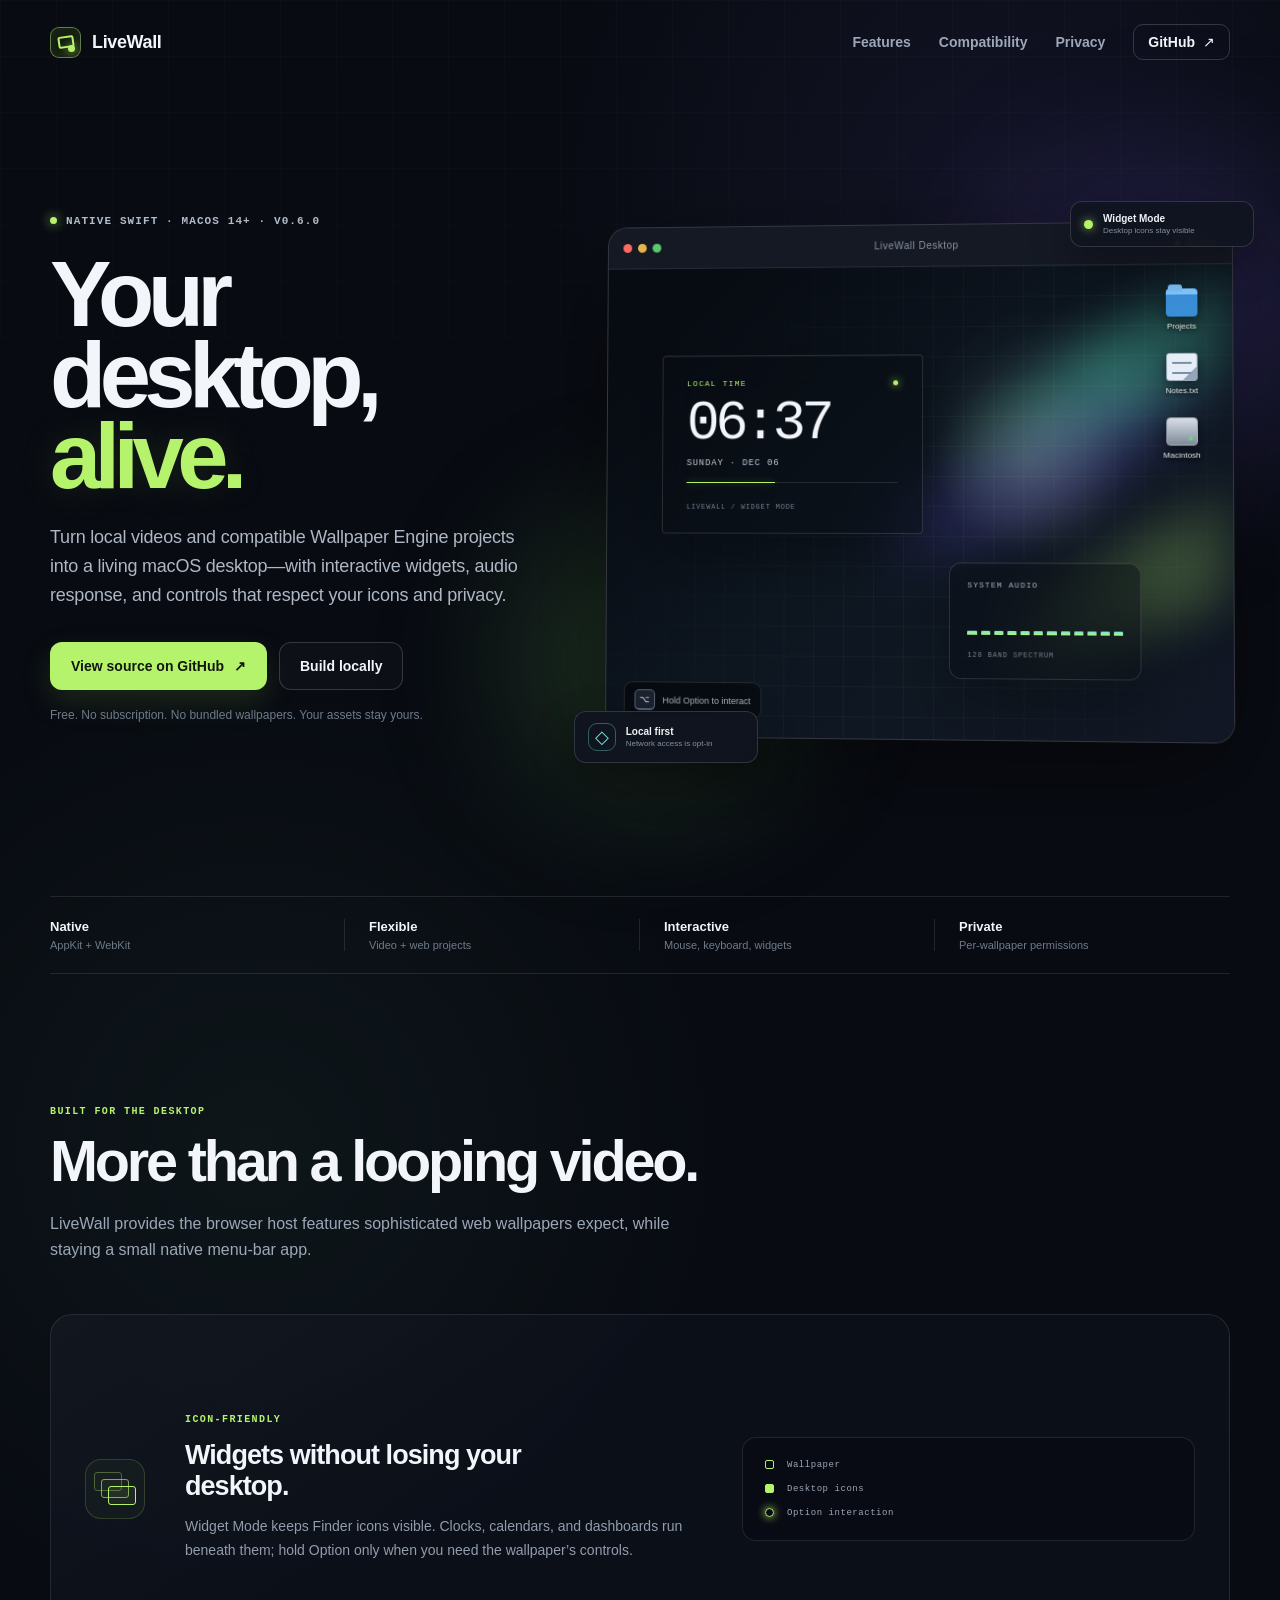
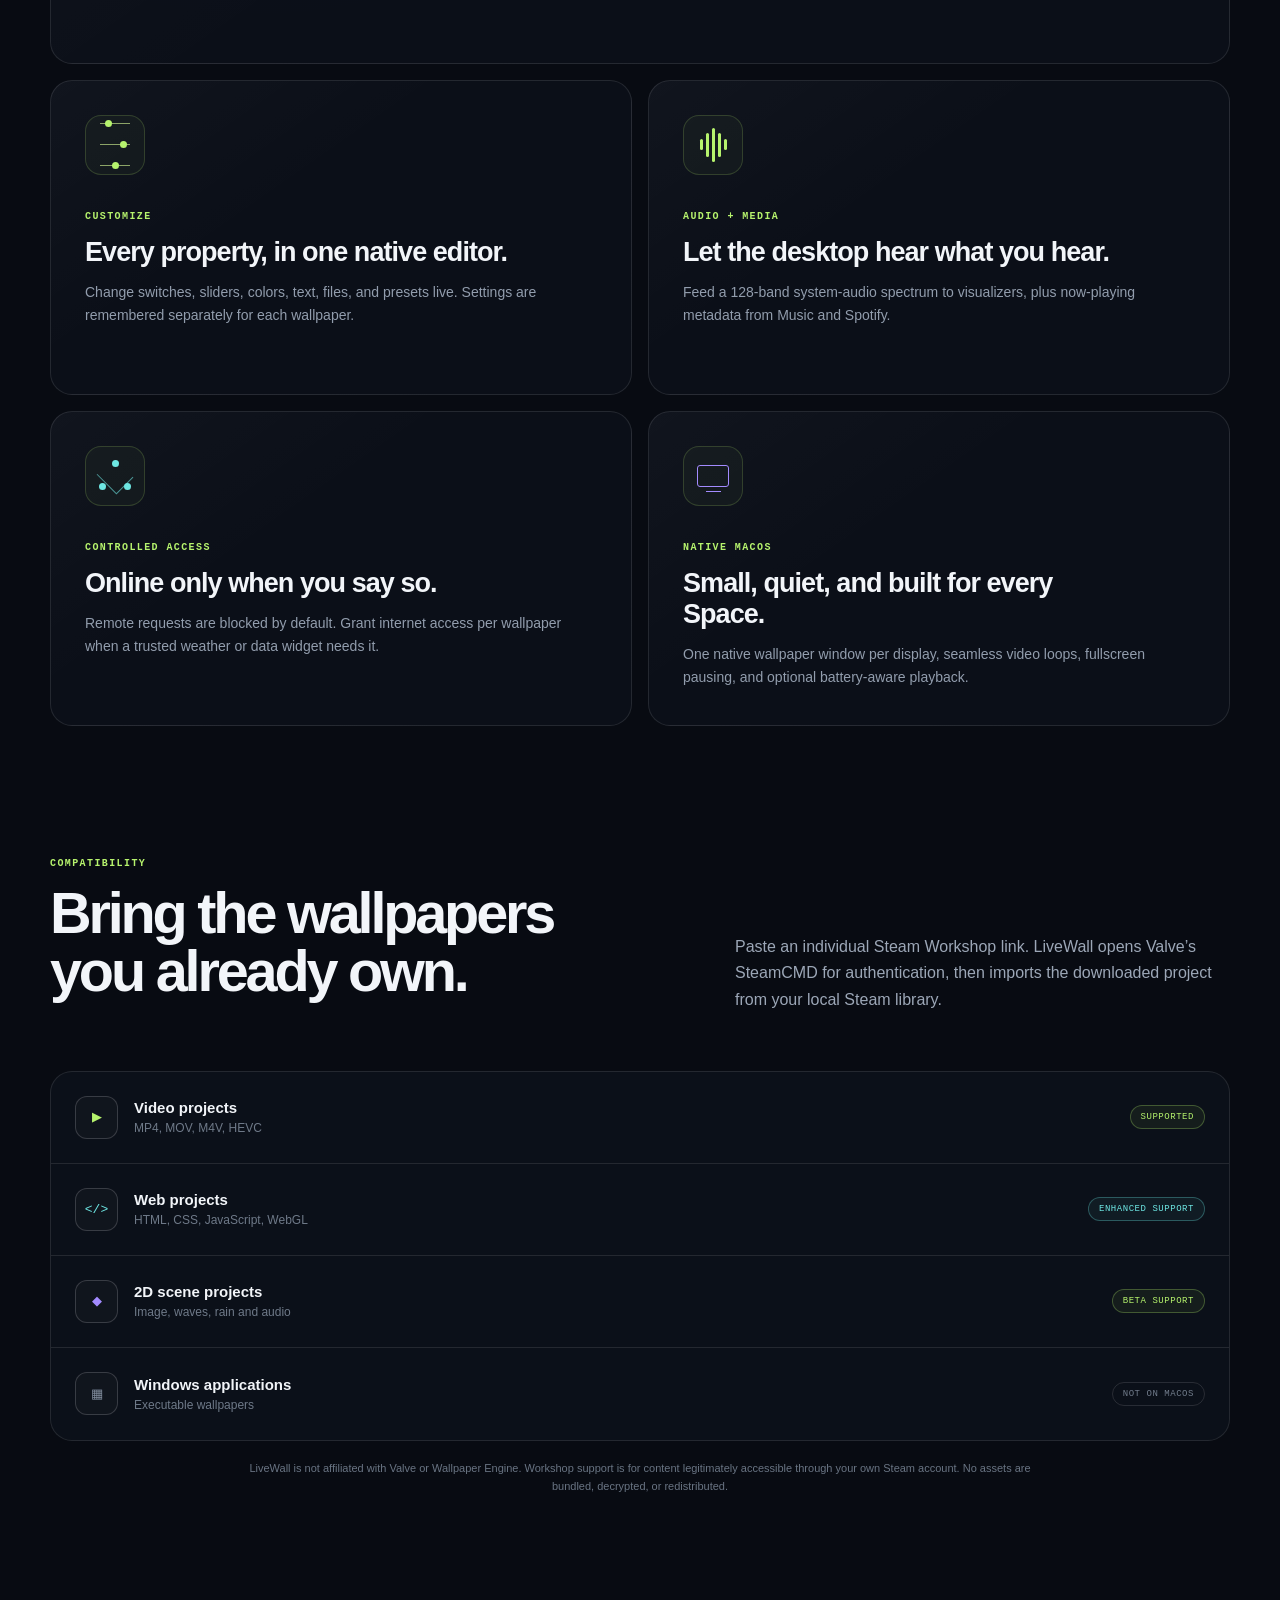
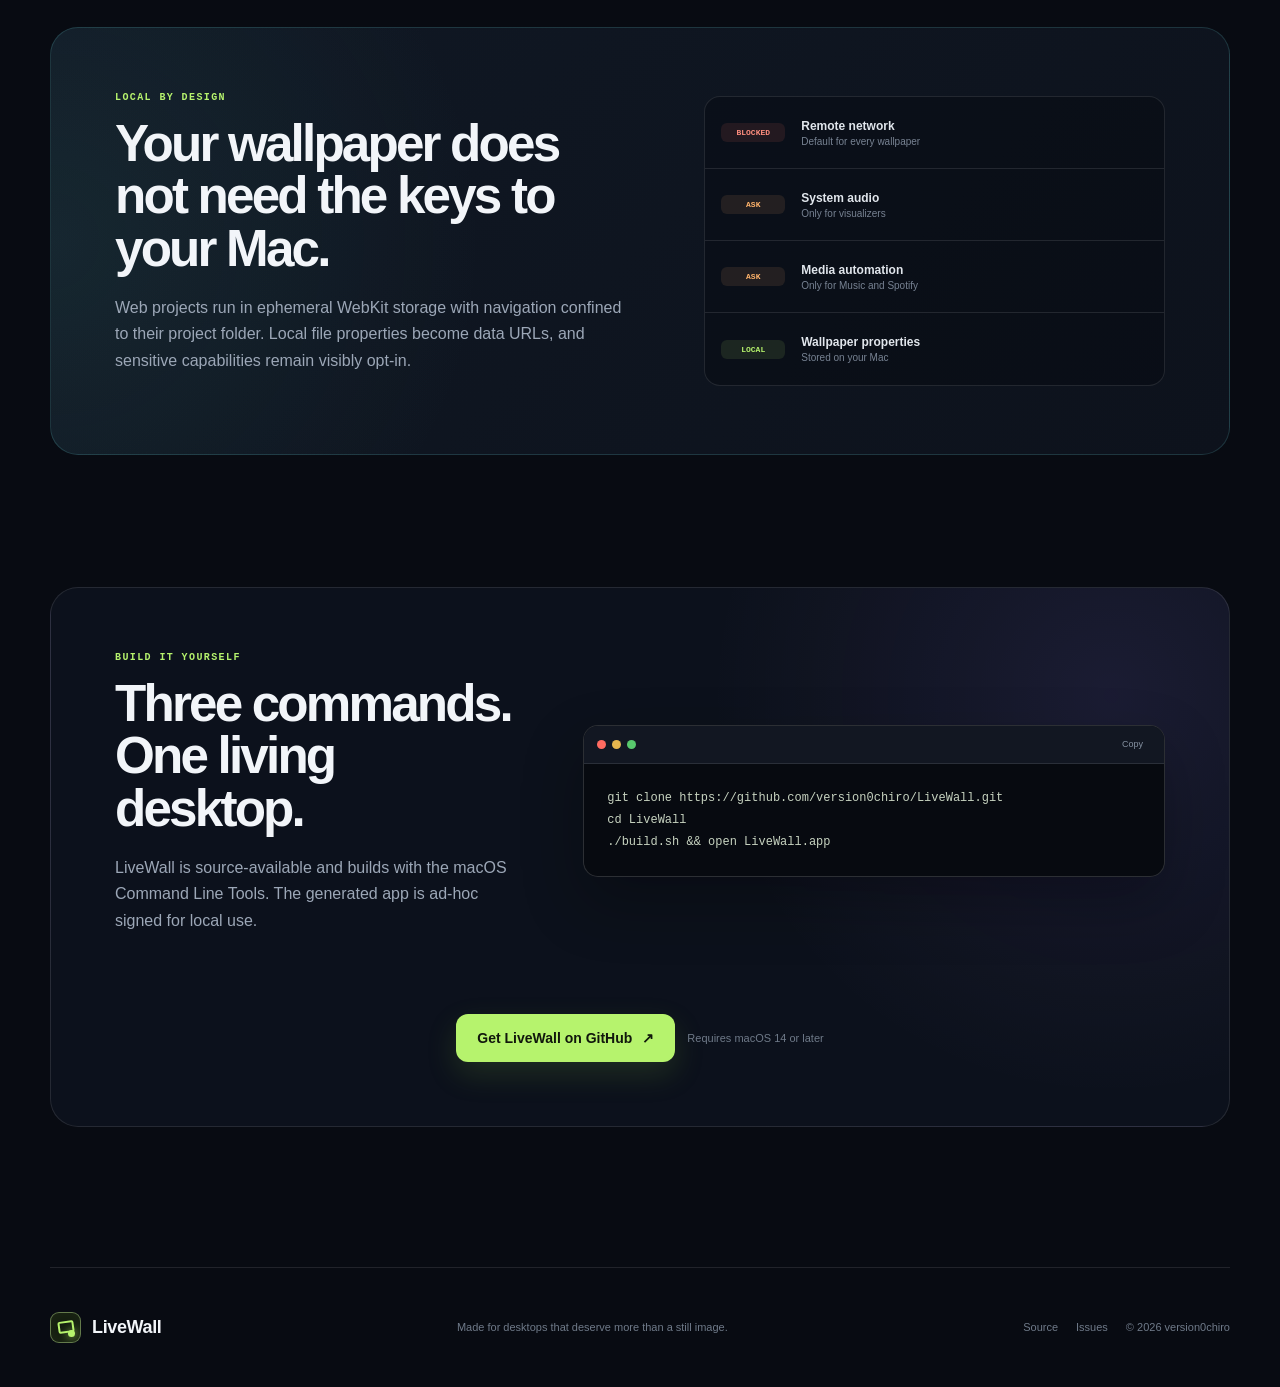
==== commit 3d7c52ed: "Add beta Wallpaper Engine scene support" ====
--- a/docs/index.html
+++ b/docs/index.html
@@ -57,7 +57,7 @@
         <div class="hero-copy">
           <div class="eyebrow">
             <span class="status-dot" aria-hidden="true"></span>
-            Native Swift · macOS 14+ · v0.5.0
+            Native Swift · macOS 14+ · v0.6.0
           </div>
           <h1>Your desktop,<br><span>alive.</span></h1>
           <p class="hero-lede">
@@ -267,9 +267,9 @@
           <div class="compat-row">
             <div class="compat-name">
               <span class="compat-icon scene-symbol">◆</span>
-              <span><strong>Scene projects</strong>Wallpaper Engine scene.pkg</span>
-            </div>
-            <span class="pill unavailable">Not yet</span>
+              <span><strong>2D scene projects</strong>Image, waves, rain and audio</span>
+            </div>
+            <span class="pill supported">Beta support</span>
           </div>
           <div class="compat-row">
             <div class="compat-name">
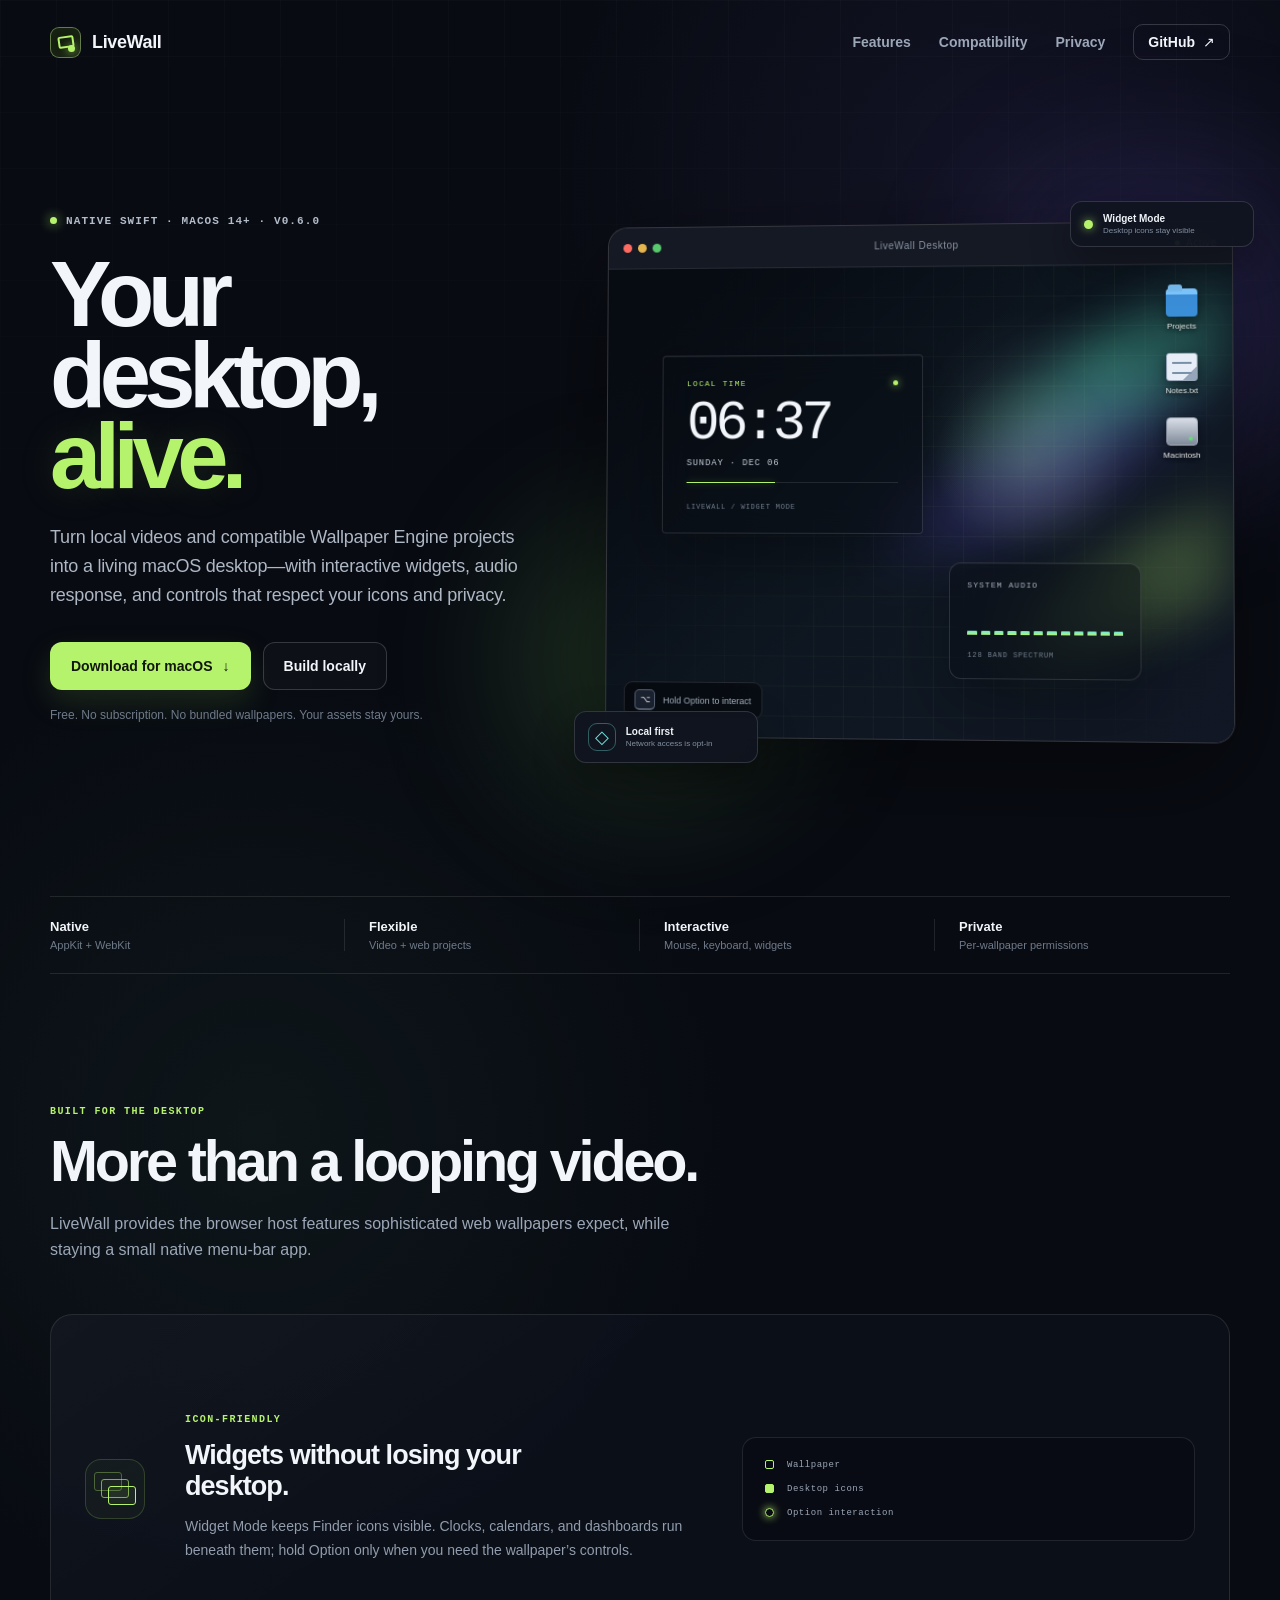
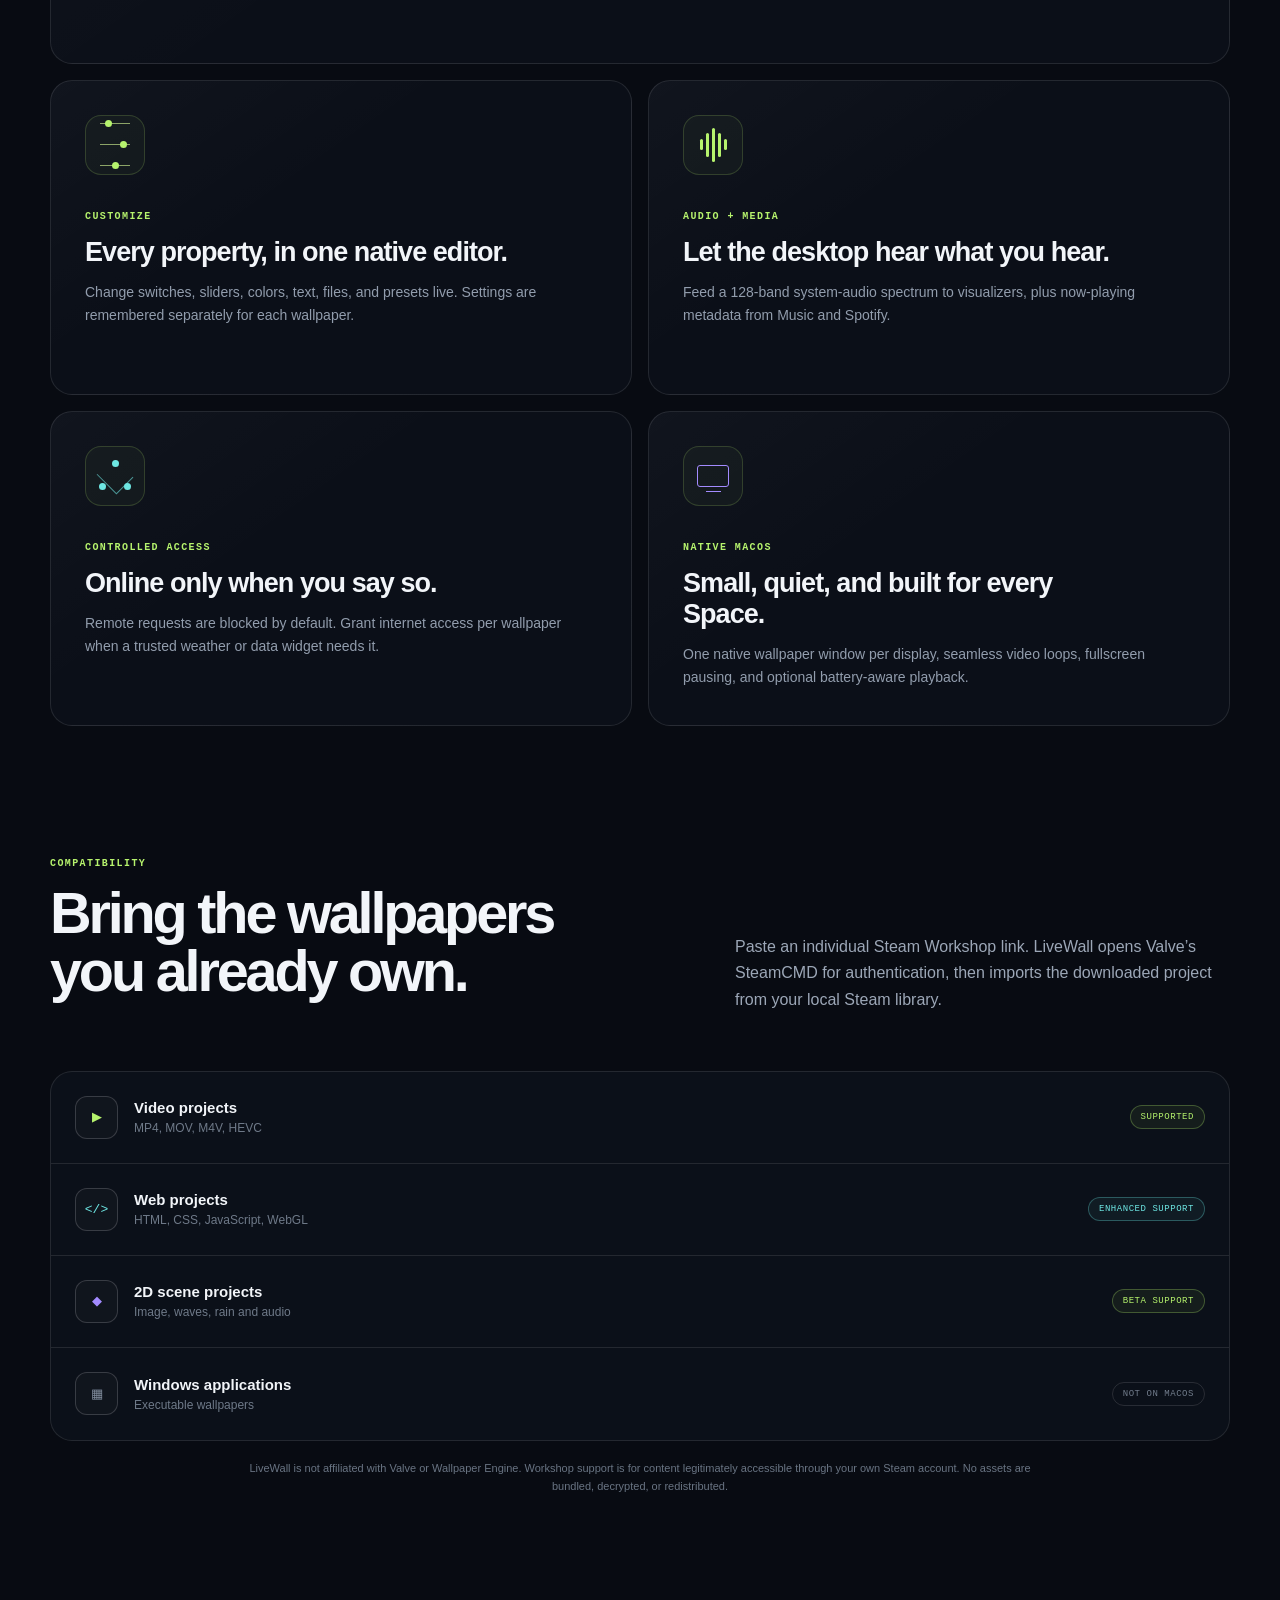
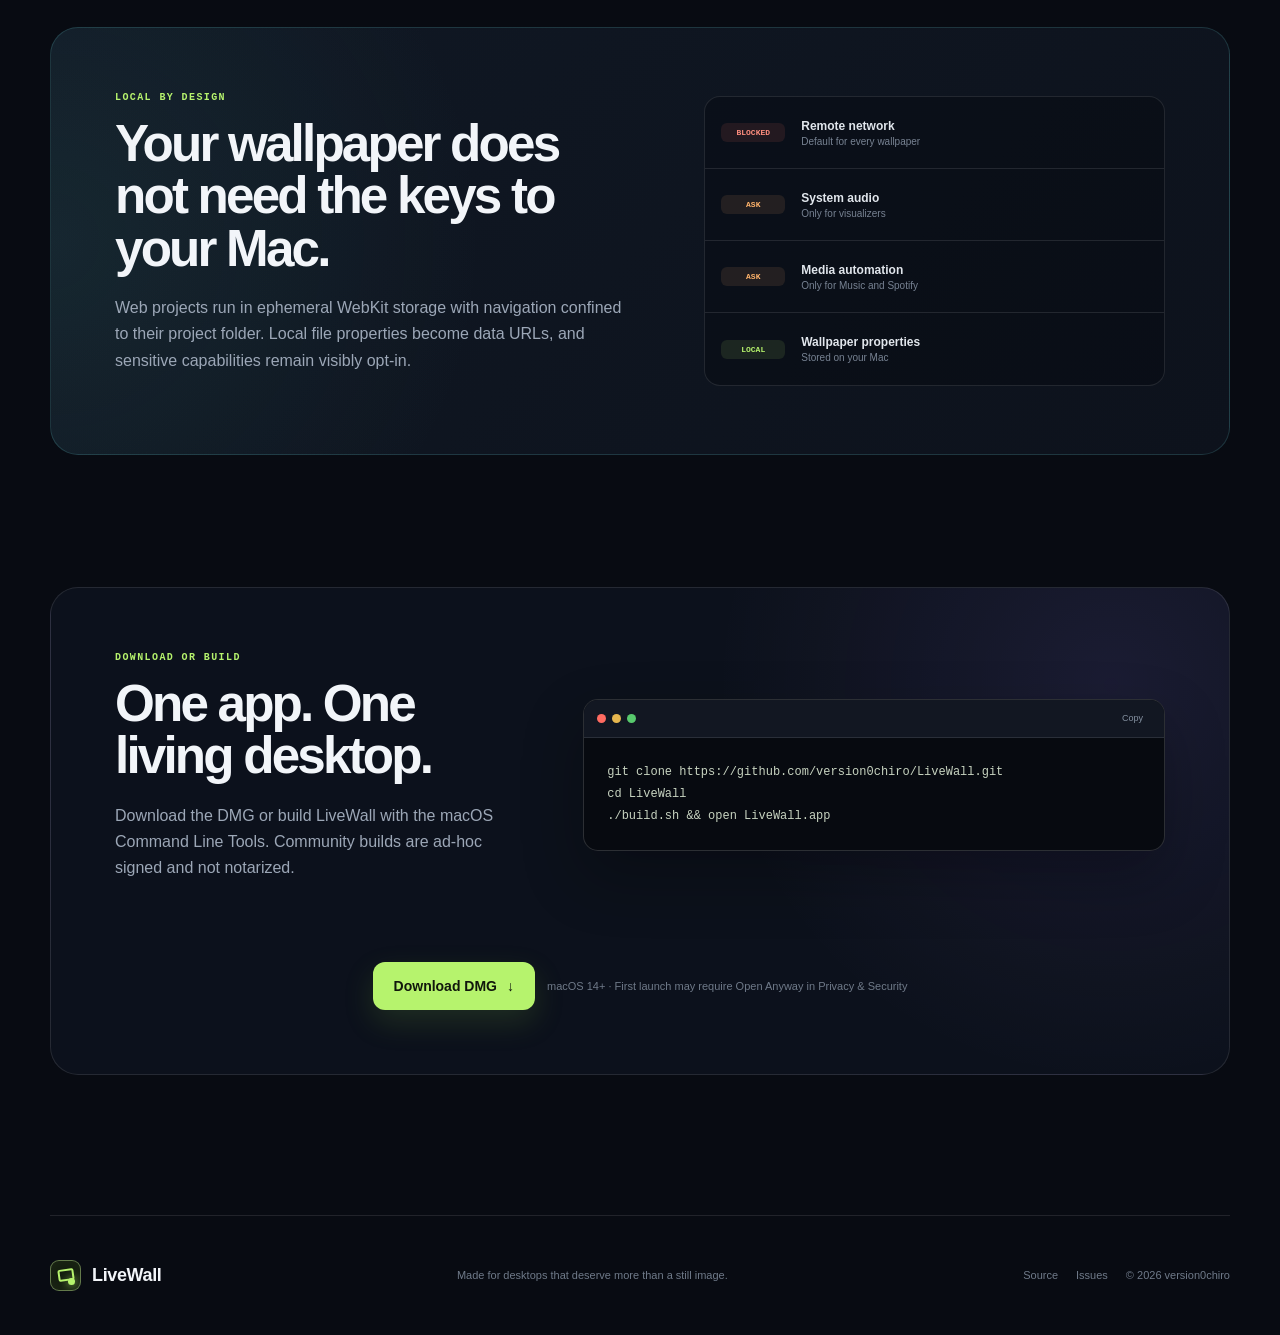
==== commit 8854a883: "Package LiveWall 0.6.0 DMG release" ====
--- a/docs/index.html
+++ b/docs/index.html
@@ -68,10 +68,10 @@
           <div class="hero-actions">
             <a
               class="button button-primary"
-              href="https://github.com/version0chiro/LiveWall"
+              href="https://github.com/version0chiro/LiveWall/releases/latest/download/LiveWall-v0.6.0.dmg"
             >
-              View source on GitHub
-              <span aria-hidden="true">↗</span>
+              Download for macOS
+              <span aria-hidden="true">↓</span>
             </a>
             <a class="button button-secondary" href="#install">Build locally</a>
           </div>
@@ -322,11 +322,11 @@
       <section class="section install" id="install">
         <div class="install-card">
           <div>
-            <p class="section-label">BUILD IT YOURSELF</p>
-            <h2>Three commands. One living desktop.</h2>
-            <p>
-              LiveWall is source-available and builds with the macOS Command
-              Line Tools. The generated app is ad-hoc signed for local use.
+            <p class="section-label">DOWNLOAD OR BUILD</p>
+            <h2>One app. One living desktop.</h2>
+            <p>
+              Download the DMG or build LiveWall with the macOS Command Line
+              Tools. Community builds are ad-hoc signed and not notarized.
             </p>
           </div>
           <div class="terminal">
@@ -341,12 +341,12 @@
           <div class="install-actions">
             <a
               class="button button-primary"
-              href="https://github.com/version0chiro/LiveWall"
+              href="https://github.com/version0chiro/LiveWall/releases/latest/download/LiveWall-v0.6.0.dmg"
             >
-              Get LiveWall on GitHub
-              <span aria-hidden="true">↗</span>
+              Download DMG
+              <span aria-hidden="true">↓</span>
             </a>
-            <span>Requires macOS 14 or later</span>
+            <span>macOS 14+ · First launch may require Open Anyway in Privacy &amp; Security</span>
           </div>
         </div>
       </section>
